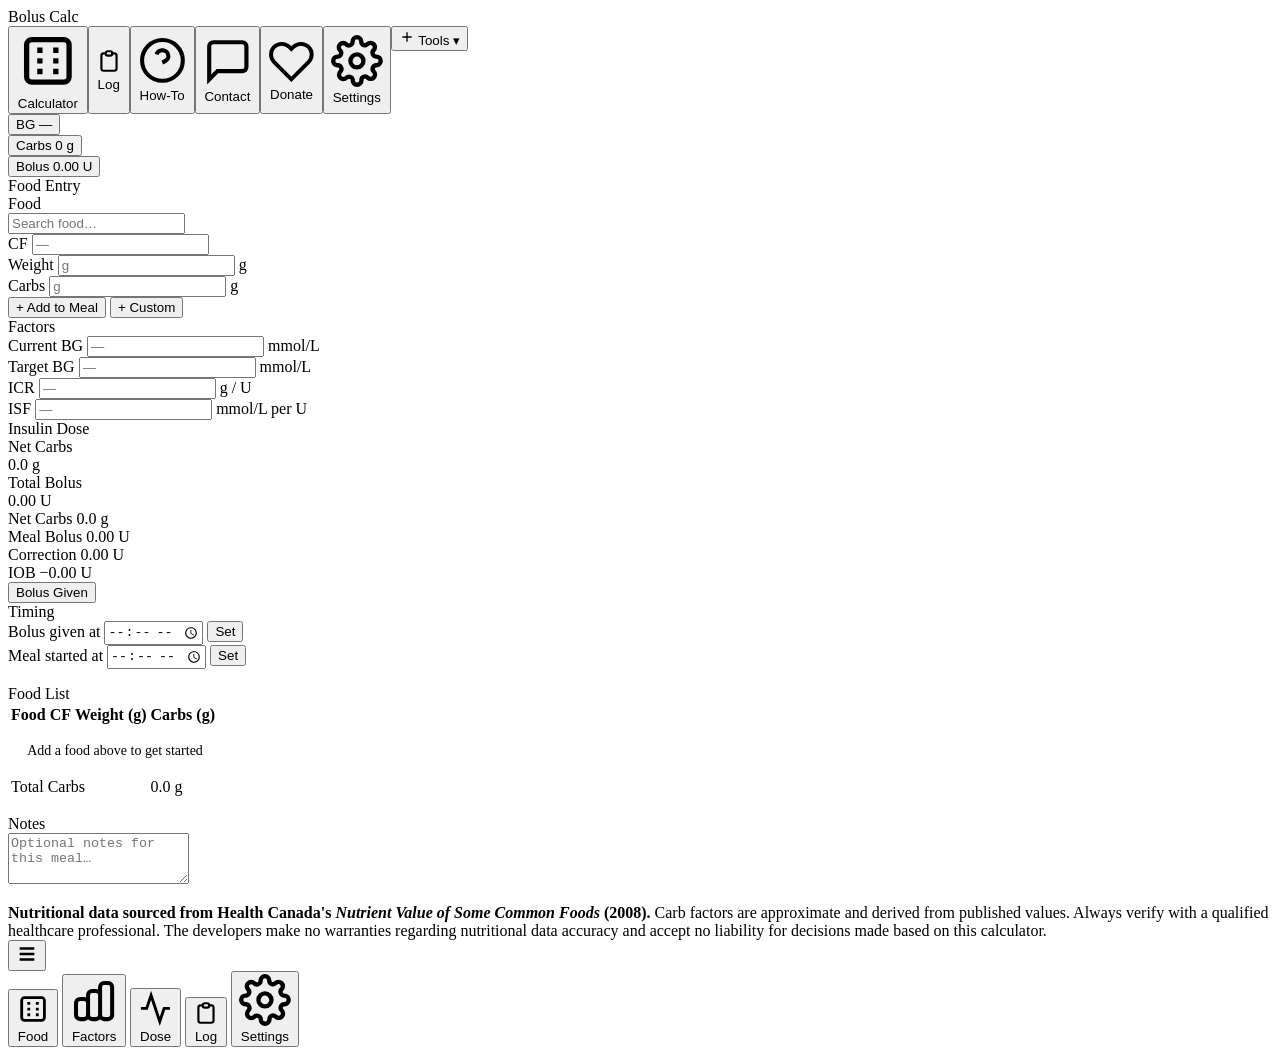
==== index.html @ 90299f14 "Add files via upload" ====
<!DOCTYPE html>
<html lang="en" data-theme="custom">
  <head>
  <meta charset="UTF-8" />
  <meta name="viewport" content="width=device-width, initial-scale=1.0, viewport-fit=cover" />
  <meta name="description" content="Insulin bolus calculator for Type 1 diabetes management. Guest mode + Google Drive sync." />
  <meta name="theme-color" content="#0F6E56" />
  <meta name="apple-mobile-web-app-capable" content="yes" />
  <meta name="apple-mobile-web-app-status-bar-style" content="black-translucent" />
  <meta name="apple-mobile-web-app-title" content="Bolus Calc" />
  <title>Bolus Calculator</title>
  <link rel="manifest" href="/manifest.json" />
  <link rel="apple-touch-icon" href="/icons/icon-192.png" />
  <link rel="icon" type="image/png" href="/icons/icon-192.png" />
  <link rel="stylesheet" href="/css/styles.css" />
</head>
<body>

  <!-- ── Header ──────────────────────────────────────────────────────────── -->
  <header class="app-header">
    <span class="app-logo">Bolus Calc</span>

    <nav class="desktop-nav" aria-label="Main navigation">
      <button class="nav-btn active" data-nav="calculator">
        <svg viewBox="0 0 24 24" fill="none" stroke="currentColor" stroke-width="2"><rect x="4" y="4" width="16" height="16" rx="2"/><path d="M8 8h2m4 0h2M8 12h2m4 0h2M8 16h2m4 0h2"/></svg>
        Calculator
      </button>
      <button class="nav-btn" data-nav="log">
        <svg viewBox="0 0 24 24" fill="none" stroke="currentColor" stroke-width="2"><path d="M9 5H7a2 2 0 00-2 2v12a2 2 0 002 2h10a2 2 0 002-2V7a2 2 0 00-2-2h-2M9 5a2 2 0 002 2h2a2 2 0 002-2M9 5a2 2 0 012-2h2a2 2 0 012 2"/></svg>
        Log
      </button>
      <button class="nav-btn" data-nav="how-to">
        <svg viewBox="0 0 24 24" fill="none" stroke="currentColor" stroke-width="2"><circle cx="12" cy="12" r="10"/><path d="M9.09 9a3 3 0 015.83 1c0 2-3 3-3 3M12 17h.01"/></svg>
        How-To
      </button>
      <button class="nav-btn" data-nav="contact">
        <svg viewBox="0 0 24 24" fill="none" stroke="currentColor" stroke-width="2"><path d="M21 15a2 2 0 01-2 2H7l-4 4V5a2 2 0 012-2h14a2 2 0 012 2z"/></svg>
        Contact
      </button>
      <button class="nav-btn" data-nav="donate">
        <svg viewBox="0 0 24 24" fill="none" stroke="currentColor" stroke-width="2"><path d="M20.84 4.61a5.5 5.5 0 00-7.78 0L12 5.67l-1.06-1.06a5.5 5.5 0 00-7.78 7.78l1.06 1.06L12 21.23l7.78-7.78 1.06-1.06a5.5 5.5 0 000-7.78z"/></svg>
        Donate
      </button>
      <button class="nav-btn" data-nav="settings">
        <svg viewBox="0 0 24 24" fill="none" stroke="currentColor" stroke-width="2"><circle cx="12" cy="12" r="3"/><path d="M19.4 15a1.65 1.65 0 00.33 1.82l.06.06a2 2 0 010 2.83 2 2 0 01-2.83 0l-.06-.06a1.65 1.65 0 00-1.82-.33 1.65 1.65 0 00-1 1.51V21a2 2 0 01-4 0v-.09A1.65 1.65 0 009 19.4a1.65 1.65 0 00-1.82.33l-.06.06a2 2 0 01-2.83 0 2 2 0 010-2.83l.06-.06A1.65 1.65 0 004.68 15a1.65 1.65 0 00-1.51-1H3a2 2 0 010-4h.09A1.65 1.65 0 004.6 9a1.65 1.65 0 00-.33-1.82l-.06-.06a2 2 0 010-2.83 2 2 0 012.83 0l.06.06A1.65 1.65 0 009 4.68a1.65 1.65 0 001-1.51V3a2 2 0 014 0v.09a1.65 1.65 0 001 1.51 1.65 1.65 0 001.82-.33l.06-.06a2 2 0 012.83 0 2 2 0 010 2.83l-.06.06A1.65 1.65 0 0019.4 9a1.65 1.65 0 001.51 1H21a2 2 0 010 4h-.09a1.65 1.65 0 00-1.51 1z"/></svg>
        Settings
      </button>

      <div class="tools-wrapper">
        <button id="tools-btn" aria-haspopup="true" aria-controls="tools-dropdown">
          <svg viewBox="0 0 24 24" fill="none" stroke="currentColor" stroke-width="2" width="16" height="16"><path d="M12 5v14M5 12h14"/></svg>
          Tools ▾
        </button>
        <div class="tools-dropdown" id="tools-dropdown" hidden role="menu">
          <p class="tools-dropdown-note" id="guest-export-note" hidden>Exports will download as a file while offline.</p>
          <button id="tools-export-current" role="menuitem">Export Current Meal</button>
          <button id="tools-clear-current" role="menuitem">Clear Current Meal</button>
          <button id="tools-export-all" role="menuitem">Export All Sheets (Today)</button>
          <button id="tools-recipe" role="menuitem">Recipe Builder</button>
          <button id="tools-food-search" role="menuitem">Food Search</button>
          <button id="tools-add-food" role="menuitem">Add Food to Chart</button>
          <button id="tools-tracker" role="menuitem">Post-Meal BG Tracker</button>
          <button id="tools-restore-draft" role="menuitem">Restore from Draft</button>
        </div>
      </div>
    </nav>
  </header>

  <div class="calculator-layout" id="calculator-layout">
    <div class="calculator-content">
      <main class="app-main" id="main">

        <!-- ════════════════════════════════════════════════════════════════
             SECTION: CALCULATOR
        ════════════════════════════════════════════════════════════════ -->
        <section class="section" id="calculator" aria-label="Calculator">

          <!-- Mobile stats strip -->
          <div class="mobile-stats-strip" id="mobile-stats-strip">
            <button class="mobile-stat" data-calc-tab="factors">
              <span class="mobile-stat__label">BG</span>
              <span class="mobile-stat__value" id="strip-bg">—</span>
            </button>
            <div class="mobile-stat-divider"></div>
            <button class="mobile-stat" data-calc-tab="entry">
              <span class="mobile-stat__label">Carbs</span>
              <span class="mobile-stat__value" id="strip-carbs">0 g</span>
            </button>
            <div class="mobile-stat-divider"></div>
            <button class="mobile-stat" data-calc-tab="dose">
              <span class="mobile-stat__label">Bolus</span>
              <span class="mobile-stat__value mobile-stat__value--accent" id="strip-bolus">0.00 U</span>
            </button>
          </div>

          <div class="meal-tabs" id="meal-tabs" role="tablist" aria-label="Meal selection"></div>

          <!-- Calculator grid: 1fr 1fr 240px × auto auto -->
          <div class="calc-tab-panel active" id="calc-tab-entry">
          <div class="calc-grid calc-grid--entry">

            <!-- Card 1: Food Entry (col 1, row 1) -->
            <div class="card food-entry-card" style="grid-column:1;grid-row:1">
              <div class="card__title">Food Entry</div>

              <!-- Standard mode -->
              <div id="entry-standard-mode">
                <div class="inline-field">
                  <label class="inline-label" for="entry-food-search">Food</label>
                  <div class="food-search-wrapper">
                    <input type="text" class="input input--sm" id="entry-food-search" placeholder="Search food…" autocomplete="off" />
                  </div>
                  <span class="inline-unit food-entry-unit"></span>
                </div>
                <div class="inline-field">
                  <label class="inline-label" for="entry-cf">CF</label>
                  <input type="number" class="input input--sm entry-cf-input" id="entry-cf" placeholder="—" readonly tabindex="-1" />
                  <span class="inline-unit food-entry-unit"></span>
                </div>
                <div class="inline-field">
                  <label class="inline-label" for="entry-weight">Weight</label>
                  <input type="number" class="input input--sm" id="entry-weight" placeholder="g" min="0" step="1" aria-label="Weight in grams" />
                  <span class="inline-unit">g</span>
                </div>
                <div class="inline-field">
                  <label class="inline-label" for="entry-carbs">Carbs</label>
                  <input type="number" class="input input--sm" id="entry-carbs" placeholder="g" min="0" step="0.1" aria-label="Carbs in grams" />
                  <span class="inline-unit">g</span>
                </div>
                <div class="entry-btn-row">
                  <button class="btn btn--primary entry-add-btn" id="add-food-btn">+ Add to Meal</button>
                  <button class="btn btn--secondary entry-custom-btn" id="custom-food-toggle-btn">+ Custom</button>
                </div>
              </div>

              <!-- Custom mode (in-place, replaces standard fields) -->
              <div id="entry-custom-mode" hidden>
                <div class="inline-field">
                  <label class="inline-label" for="custom-name">Name</label>
                  <input type="text" class="input input--sm" id="custom-name" placeholder="Food name" />
                  <span class="inline-unit food-entry-unit"></span>
                </div>
                <div class="inline-field">
                  <label class="inline-label" for="custom-cf">CF</label>
                  <input type="number" class="input input--sm" id="custom-cf" placeholder="e.g. 0.5" step="0.001" min="0" />
                  <span class="inline-unit food-entry-unit"></span>
                </div>
                <div class="inline-field">
                  <label class="inline-label" for="custom-weight">Weight</label>
                  <input type="number" class="input input--sm" id="custom-weight" placeholder="g" min="0" step="1" aria-label="Custom weight in grams" />
                  <span class="inline-unit">g</span>
                </div>
                <div class="inline-field">
                  <label class="inline-label" for="custom-carbs">Carbs</label>
                  <input type="number" class="input input--sm" id="custom-carbs" placeholder="g" min="0" step="0.1" aria-label="Custom carbs in grams" />
                  <span class="inline-unit">g</span>
                </div>
                <div class="entry-btn-row">
                  <button class="btn btn--primary entry-add-btn" id="custom-add-btn">+ Add to Meal</button>
                  <button class="btn btn--secondary entry-custom-btn" id="custom-cancel-btn">Cancel</button>
                </div>
              </div>
            </div>

            <!-- Card 2: Factors (col 2, row 1) -->
            <div class="card" id="bg-panel" style="grid-column:2;grid-row:1;position:relative">
              <div class="card__title">Factors</div>

              <div class="inline-field">
                <label class="inline-label" for="bg-value">Current BG</label>
                <input type="number" class="input input--sm" id="bg-value" placeholder="—" step="0.1" min="0" aria-label="Current blood glucose" />
                <span class="inline-unit bg-unit-label">mmol/L</span>
                <button class="btn btn--icon btn--sm fetch-btn" id="fetch-bg-btn" hidden title="Refresh from connected source">↻</button>
              </div>
              <div class="bg-timestamp" id="bg-timestamp" hidden></div>

              <div class="inline-field">
                <label class="inline-label" for="target-bg-input">Target BG</label>
                <input type="number" class="input input--sm" id="target-bg-input" placeholder="—" min="0" step="0.1" aria-label="Target blood glucose" />
                <span class="inline-unit bg-unit-label">mmol/L</span>
              </div>

              <div class="inline-field">
                <label class="inline-label" for="icr-input">ICR</label>
                <input type="number" class="input input--sm" id="icr-input" placeholder="—" min="1" step="0.5" aria-label="Insulin to carb ratio" />
                <span class="inline-unit">g / U</span>
              </div>

              <div class="inline-field">
                <label class="inline-label" for="isf-input">ISF</label>
                <input type="number" class="input input--sm" id="isf-input" placeholder="—" min="0.1" step="0.1" aria-label="Insulin sensitivity factor" />
                <span class="inline-unit isf-unit-label">mmol/L per U</span>
              </div>

              <button class="btn btn--secondary btn--sm" id="fetch-profile-btn" hidden style="margin-top:10px">
                Pull from Nightscout
              </button>

              <div class="factors-sync-status" id="factors-sync-status" hidden>
                Updated <span id="sync-ago">--:--</span> ago
              </div>
            </div>

            <!-- Card 3: Insulin Dose (col 3, rows 1–2) -->
            <div class="card bolus-summary-card" style="grid-column:3;grid-row:1/3" role="region" aria-label="Bolus summary" aria-live="polite">
              <div class="card__title">Insulin Dose</div>
              <div class="dual-stat-display">
                <div class="dual-stat">
                  <span class="dual-stat__label">Net Carbs</span>
                  <div>
                    <span class="dual-stat__value" id="summary-carbs-hero">0.0</span>
                    <span class="dual-stat__unit">g</span>
                  </div>
                </div>
                <div class="dual-stat-divider"></div>
                <div class="dual-stat">
                  <span class="dual-stat__label">Total Bolus</span>
                  <div>
                    <span class="dual-stat__value dual-stat__value--accent" id="summary-total">0.00</span>
                    <span class="dual-stat__unit">U</span>
                  </div>
                </div>
              </div>
              <div class="bolus-breakdown">
                <div class="bolus-line">
                  <span class="bolus-line__label">Net Carbs</span>
                  <span class="bolus-line__value" id="summary-carbs">0.0 g</span>
                </div>
                <div class="bolus-line">
                  <span class="bolus-line__label">Meal Bolus</span>
                  <span class="bolus-line__value" id="summary-meal-bolus">0.00 U</span>
                </div>
                <div class="bolus-line">
                  <span class="bolus-line__label">Correction</span>
                  <span class="bolus-line__value" id="summary-correction">0.00 U</span>
                </div>
                <div class="bolus-line">
                  <span class="bolus-line__label">IOB</span>
                  <span class="bolus-line__value" id="summary-iob">−0.00 U</span>
                </div>
              </div>
              <button class="btn btn--primary btn--full" id="bolus-given-btn" style="margin-top:auto">
                Bolus Given
              </button>
            </div>

            <!-- Timing (col 1–2, row 2) -->
            <div class="card timing-card" id="timing-card" style="grid-column:1/3;grid-row:2">
              <div class="timing-bar">
                <span class="timing-bar__label">Timing</span>
                <div class="timing-row-inline">
                  <label class="timing-inline-label">Bolus given at</label>
                  <input type="time" class="input input--sm" id="bolus-time-input" aria-label="Bolus given at time" />
                  <button class="set-btn" id="bolus-set-btn" title="Click to set current time" aria-label="Set bolus time to now">Set</button>
                  <span class="bolus-locked-indicator" id="bolus-locked-indicator" hidden>
                    <span class="bolus-locked-dot"></span>locked
                  </span>
                </div>
                <div class="timing-row-inline">
                  <label class="timing-inline-label">Meal started at</label>
                  <input type="time" class="input input--sm" id="meal-time-input" aria-label="Meal started at time" />
                  <button class="set-btn" id="meal-set-btn" title="Click to set current time" aria-label="Set meal time to now">Set</button>
                </div>
                <div class="minutes-between" id="minutes-between" hidden>
                  <span class="minutes-between__label">Minutes between</span>
                  <span class="minutes-between__value" id="minutes-between-value">—</span>
                </div>
              </div>
            </div>

          </div><!-- /calc-grid -->
          </div><!-- /calc-tab-panel entry -->

          <div class="calc-tab-panel" id="calc-tab-factors">
          </div><!-- /calc-tab-panel factors -->

          <div class="calc-tab-panel" id="calc-tab-dose">
          </div><!-- /calc-tab-panel dose -->

          <!-- Food List (full width) -->
          <div class="card food-list-card" style="margin-top:16px">
            <div class="card__title">Food List</div>
            <div class="food-table-wrapper">
              <table class="food-table">
                <thead>
                  <tr>
                    <th class="food-col-name">Food</th>
                    <th class="food-col-cf">CF</th>
                    <th class="food-col-weight">Weight (g)</th>
                    <th class="food-col-carbs">Carbs (g)</th>
                    <th class="food-col-remove"></th>
                  </tr>
                </thead>
                <tbody id="food-rows">
                  <tr><td colspan="5" style="padding:16px;text-align:center;color:var(--text-2);font-size:.875rem">Add a food above to get started</td></tr>
                </tbody>
                <tfoot>
                  <tr>
                    <td colspan="3" class="food-total-label">Total Carbs</td>
                    <td class="food-total-value" id="food-total-carbs">0.0 g</td>
                    <td></td>
                  </tr>
                </tfoot>
              </table>
            </div>
          </div>

          <!-- Notes (full width) -->
          <div class="card notes-card" style="margin-top:16px">
            <div class="card__title">Notes</div>
            <textarea class="input" id="meal-notes" rows="3" placeholder="Optional notes for this meal…" style="resize:vertical"></textarea>
          </div>

          <!-- Post-Meal BG Tracker (hidden by default) -->
          <div class="card post-tracker-card" id="post-meal-tracker" hidden aria-label="Post-meal BG tracker" style="margin-top:16px">
            <div class="card__title">
              Post-Meal BG Tracker
              <button class="btn btn--icon btn--sm" id="close-tracker-btn" aria-label="Close tracker">×</button>
            </div>
            <div class="tracker-controls">
              <label for="tracking-interval">Interval</label>
              <select class="input input--sm" id="tracking-interval">
                <option value="15">15 min</option>
                <option value="30" selected>30 min</option>
                <option value="45">45 min</option>
                <option value="60">60 min</option>
              </select>
              <button class="btn btn--secondary btn--sm" id="generate-times-btn">Generate times</button>
            </div>
            <div style="overflow-x:auto">
              <table class="post-bg-table">
                <thead>
                  <tr>
                    <th>Time</th><th>Min Since Bolus</th><th>BG</th><th>Trend</th><th>Delta</th><th></th>
                  </tr>
                </thead>
                <tbody id="post-bg-rows"></tbody>
              </table>
            </div>
            <button class="btn btn--secondary btn--sm mt-8" id="add-bg-row-btn">+ Add Reading</button>
          </div>

          <div class="disclaimer" style="margin-top:16px">
            <strong>Nutritional data sourced from Health Canada's <em>Nutrient Value of Some Common Foods</em> (2008).</strong>
            Carb factors are approximate and derived from published values. Always verify with a qualified healthcare professional.
            The developers make no warranties regarding nutritional data accuracy and accept no liability for decisions made based on this calculator.
          </div>
        </section>

        <!-- ════════════════════════════════════════════════════════════════
             SECTION: TODAY'S LOG
        ════════════════════════════════════════════════════════════════ -->
        <section class="section section--contained" id="log" hidden aria-label="Today's log">
          <h1 class="page-title">Today's Log</h1>
          <div id="log-entries">
            <p class="empty-state">No meals logged today.</p>
          </div>
          <div class="btn-row mt-12">
            <button class="btn btn--secondary" id="export-log-btn">Export to Drive</button>
          </div>
        </section>

        <!-- ════════════════════════════════════════════════════════════════
             SECTION: HOW-TO
        ════════════════════════════════════════════════════════════════ -->
        <section class="section section--contained" id="how-to" hidden aria-label="How to use">
          <div class="how-to-placeholder">
            <h1>How to Use Bolus Calculator</h1>
            <p class="text-muted mt-12">Step-by-step guides coming soon.</p>
            <div class="mt-12">
              <p class="text-muted">Having trouble? <a href="#contact" onclick="navigate('contact')">Contact us</a></p>
            </div>
          </div>
        </section>

        <!-- ════════════════════════════════════════════════════════════════
             SECTION: CONTACT
        ════════════════════════════════════════════════════════════════ -->
        <section class="section section--contained" id="contact" hidden aria-label="Contact">
          <h1 class="page-title">Contact</h1>
          <p class="contact-intro">If you have any questions, run into any issues, or just want to say hello, feel free to reach out using the form below. I'll do my best to get back to you when I can.</p>
          <form class="contact-form" id="contact-form" action="https://formspree.io/f/xojrronz" method="POST">
            <div class="field"><label for="contact-name">Name</label><input type="text" class="input" id="contact-name" name="name" required autocomplete="name" /></div>
            <div class="field"><label for="contact-email">Email</label><input type="email" class="input" id="contact-email" name="email" required autocomplete="email" /></div>
            <div class="field"><label for="contact-subject">Subject</label>
              <select class="input" id="contact-subject" name="subject">
                <option>General Question</option><option>Bug Report</option><option>Feature Request</option><option>Other</option>
              </select>
            </div>
            <div class="field"><label for="contact-message">Message</label><textarea class="input" id="contact-message" name="message" rows="5" required style="resize:vertical"></textarea></div>
            <button type="submit" class="btn btn--primary">Send Message</button>
            <p class="contact-note">No SLA is guaranteed. I'll do my best to respond when I can.</p>
          </form>
        </section>

        <!-- ════════════════════════════════════════════════════════════════
             SECTION: DONATE
        ════════════════════════════════════════════════════════════════ -->
        <section class="section section--contained" id="donate" hidden aria-label="Donate">
          <h1 class="page-title">Support This Tool</h1>
          <div class="donate-intro">
            <p>Bolus Calculator is, and always will be, completely free to use.</p>
            <p>Managing diabetes is exhausting — physically, mentally, and financially. If this tool makes even one mealtime a little easier, that's more than enough for me.</p>
            <p>If you'd like to say thanks with a few dollars, I genuinely appreciate it. If you can't or don't want to, please don't. Using the tool for free is the whole point.</p>
            <p>If you want to help but money's tight, telling another T1D family about this page means more than you know.</p>
          </div>
          <div class="donate-cards">
            <a class="donate-card" href="https://paypal.me/kyleb2112" target="_blank" rel="noopener noreferrer">
              <div class="donate-card__icon">🅿️</div>
              <div class="donate-card__body"><div class="donate-card__title">PayPal</div><div class="donate-card__sub">Send via PayPal — you choose the amount</div></div>
            </a>
            <a class="donate-card" href="https://ko-fi.com/iriscalculator" target="_blank" rel="noopener noreferrer">
              <div class="donate-card__icon">☕</div>
              <div class="donate-card__body"><div class="donate-card__title">Ko-fi</div><div class="donate-card__sub">Buy me a coffee on Ko-fi</div></div>
            </a>
            <div class="donate-card" style="cursor:default">
              <div class="donate-card__icon">🇨🇦</div>
              <div class="donate-card__body"><div class="donate-card__title">E-Transfer (Canada only)</div><div class="donate-card__sub">Send to <strong>kyle.e.beaulieu@gmail.com</strong><br>No auto-deposit password needed.</div></div>
            </div>
          </div>
        </section>

        <!-- ════════════════════════════════════════════════════════════════
             SECTION: SETTINGS
        ════════════════════════════════════════════════════════════════ -->
        <section class="section section--contained" id="settings" hidden aria-label="Settings">
          <h1 class="page-title">Settings</h1>

          <div class="settings-section">
            <h2>Connection</h2>
            <div id="backend-status" class="drive-status">Checking…</div>
          </div>

          <hr class="divider" />

          <div class="settings-section">
            <h2>Google Drive (new — testing)</h2>
            <div id="gdrive-status" class="drive-status">Not connected</div>
            <p class="inline-note">Sign in with your own Google account so your data is stored in your own Drive, not a shared one.</p>
            <div class="btn-row">
              <button class="btn btn--secondary btn--sm" id="connect-drive-btn">Connect Google Drive</button>
              <button class="btn btn--secondary btn--sm" id="disconnect-drive-btn" hidden>Disconnect</button>
            </div>
            <label class="checkbox-row" style="margin-top:12px">
              <input type="checkbox" id="use-drive-backend-toggle" />
              <span>Use Google Drive backend instead of Apps Script (testing — reloads the page)</span>
            </label>
          </div>

          <hr class="divider" />

          <div class="settings-section">
            <h2>Nightscout</h2>
            <div class="field"><label for="ns-url">Nightscout URL</label><input type="url" class="input" id="ns-url" placeholder="https://yoursite.herokuapp.com" autocomplete="off" /></div>
            <div class="field">
              <label for="ns-secret">API Secret</label>
              <input type="password" class="input" id="ns-secret" placeholder="Optional" autocomplete="off" />
              <p class="warning-note">⚠ Stored in your Google Drive config file</p>
            </div>
            <div class="btn-row">
              <button class="btn btn--secondary btn--sm" id="save-ns-btn">Save</button>
              <button class="btn btn--secondary btn--sm" id="test-ns-btn">Test Connection</button>
            </div>
          </div>

          <hr class="divider" />

          <div class="settings-section">
            <h2>Dexcom Share</h2>
            <div class="field"><label for="dex-user">Dexcom Username</label><input type="text" class="input" id="dex-user" autocomplete="off" /></div>
            <div class="field">
              <label for="dex-pass">Dexcom Password</label>
              <input type="password" class="input" id="dex-pass" autocomplete="off" />
              <p class="warning-note">⚠ Stored in your Google Drive config file</p>
            </div>
            <div class="field"><label for="dex-region">Region</label>
              <select class="input" id="dex-region">
                <option value="us">US (share2.dexcom.com)</option>
                <option value="international">International (shareous1.dexcom.com)</option>
              </select>
            </div>
            <div class="btn-row">
              <button class="btn btn--secondary btn--sm" id="save-dex-btn">Save</button>
              <button class="btn btn--secondary btn--sm" id="test-dex-btn">Test Connection</button>
            </div>
          </div>

          <hr class="divider" />

          <div class="settings-section">
  <h2>Nightly Export</h2>
  <label class="checkbox-row">
    <input type="checkbox" id="nightly-export-enabled" checked />
    <span>Automatically export and clear meals overnight</span>
  </label>
  <div class="field" style="margin-top:10px">
    <label for="nightly-export-time">Export time</label>
    <input type="time" class="input" id="nightly-export-time" value="03:00" />
    <p class="inline-note">Recommend setting this at least 6 hours after your last
      typical meal or snack, to allow the 5-hour post-meal tracking window to
      complete. Only meals with a bolus given are exported.</p>
  </div>
</div>
<hr class="divider" />

          <div class="settings-section">
            <h2>Display</h2>
            <div class="field">
              <label for="units-select">Blood glucose units</label>
              <select class="input" id="units-select">
                <option value="mmol">mmol/L</option>
                <option value="mgdl">mg/dL</option>
              </select>
            </div>
          <div class="field">
              <label for="color-theme-select">Colour Theme</label>
              <select class="input" id="color-theme-select">
                <option value="custom">Custom</option>
                <option value="coastal">Coastal</option>
                <option value="loft">Loft</option>
                <option value="sage">Sage</option>
                <option value="linen">Linen</option>
              </select>
            </div>
            <div class="field">
              <label for="clear-time-input">Daily draft clear time</label>
              <input type="time" class="input" id="clear-time-input" />
              <p class="inline-note">Unsaved meal entries are cleared once per day at this time.</p>
            </div>
          </div>

          <hr class="divider" />

          <div class="settings-section">
            <h2>Data Disclaimer</h2>
            <div class="disclaimer">
              <strong>Nutritional data sourced from Health Canada's <em>Nutrient Value of Some Common Foods</em> (2008).</strong>
              Carb factors are approximate. Always verify with a qualified healthcare professional. The developers make no warranties and accept no liability.
            </div>
          </div>
        </section>

      </main>
    </div><!-- /calculator-content -->

    <!-- ── Recipe Builder Panel ──────────────────────────────────────────── -->
    <aside class="recipe-panel" id="recipe-panel" hidden aria-label="Recipe Builder">
      <div class="recipe-panel__header">
        <span class="recipe-panel__title">Recipe Builder</span>
        <button class="btn btn--icon" id="close-recipe-btn" aria-label="Close recipe builder">×</button>
      </div>
      <div class="field">
        <label for="recipe-name-input">Recipe Name</label>
        <input type="text" class="input input--sm" id="recipe-name-input" placeholder="e.g. Caesar Salad" />
      </div>
      <div class="recipe-tabs" id="recipe-tabs"></div>
      <button class="btn btn--secondary btn--sm mb-8" id="new-recipe-btn">+ New Recipe</button>
      <button class="btn btn--secondary btn--sm mb-8" id="clear-recipe-btn" style="margin-left:8px">Delete Recipe</button>
      <div class="recipe-section-label">Add Ingredient</div>
      <div class="recipe-entry-row">
        <div>
          <div class="food-entry-label">Food</div>
          <input type="text" class="input input--sm" id="recipe-search-input" placeholder="Search…" autocomplete="off" />
        </div>
        <div>
          <div class="food-entry-label">CF</div>
          <input type="number" class="input input--sm" id="recipe-entry-cf" readonly tabindex="-1" />
        </div>
        <div>
          <div class="food-entry-label">Weight (g)</div>
          <input type="number" class="input input--sm" id="recipe-entry-weight" placeholder="g" min="0" step="1" />
        </div>
        <div>
          <div class="food-entry-label">Carbs (g)</div>
          <input type="number" class="input input--sm" id="recipe-entry-carbs" placeholder="g" min="0" step="0.1" />
        </div>
        <div style="display:flex;align-items:flex-end">
          <button class="btn btn--primary btn--sm" id="recipe-add-ingredient-btn">+</button>
        </div>
      </div>
      <div class="recipe-section-label">Ingredients</div>
      <div style="overflow-x:auto">
        <table class="recipe-ingredient-table">
          <thead><tr><th>Ingredient</th><th>CF</th><th>Weight (g)</th><th>Carbs (g)</th><th></th></tr></thead>
          <tbody id="recipe-ingredient-rows">
            <tr><td colspan="5" style="padding:12px;text-align:center;color:var(--text-2);font-size:.8rem">No ingredients yet</td></tr>
          </tbody>
        </table>
      </div>
      <div class="recipe-totals">
        <div class="recipe-totals__item"><span class="recipe-totals__label">Total Weight</span><span class="recipe-totals__value" id="recipe-total-weight">0 g</span></div>
        <div class="recipe-totals__item"><span class="recipe-totals__label">Total Carbs</span><span class="recipe-totals__value" id="recipe-total-carbs">0 g</span></div>
        <div class="recipe-totals__item"><span class="recipe-totals__label">Composite CF</span><span class="recipe-totals__value recipe-composite-cf" id="recipe-composite-cf">—</span></div>
      </div>
      <div class="recipe-section-label">Portion Served</div>
      <div class="recipe-portion-row">
        <div class="field">
          <label for="recipe-portion-weight">Weight (g)</label>
          <input type="number" class="input input--sm" id="recipe-portion-weight" placeholder="g" min="0" step="1" />
        </div>
        <div class="field">
          <label for="recipe-portion-carbs">Carbs (g)</label>
          <input type="number" class="input input--sm" id="recipe-portion-carbs" placeholder="g" min="0" step="0.1" />
        </div>
      </div>
      <button class="btn btn--primary btn--full" id="recipe-add-to-meal-btn">Add to Meal</button>
    </aside>

    <!-- ── Food Search Panel ──────────────────────────────────────────────── -->
    <aside class="recipe-panel" id="food-search-panel" hidden aria-label="Food Search">
      <div class="recipe-panel__header">
        <span class="recipe-panel__title">Food Search</span>
        <button class="btn btn--icon" id="close-food-search-btn" aria-label="Close food search">×</button>
      </div>
      <div class="field">
        <input type="text" class="input input--sm" id="food-search-input"
               placeholder="Search past meals (e.g. Banana)…" autocomplete="off" />
      </div>
      <p class="tools-dropdown-note" id="food-search-offline-note" hidden>
        Food Search requires an internet connection.
      </p>
      <div id="food-search-results"></div>
    </aside>

    <!-- ── Add Food to Chart Panel ───────────────────────────────────────── -->
    <aside class="recipe-panel" id="add-food-panel" hidden aria-label="Add Food to Chart">
      <div class="recipe-panel__header">
        <span class="recipe-panel__title">Add Food to Chart</span>
        <button class="btn btn--icon" id="close-add-food-btn" aria-label="Close add food">×</button>
      </div>

      <p class="tools-dropdown-note" id="add-food-offline-note" hidden>
        Adding foods requires an internet connection.
      </p>

      <div class="recipe-section-label">Food Details</div>
      <div class="field" style="position:relative">
        <label for="add-food-name">Food Name</label>
        <input type="text" class="input input--sm" id="add-food-name" placeholder="Start typing…" autocomplete="off" />
        <div id="add-food-matches" class="match-list" hidden></div>
        <div id="add-food-name-status" class="field-status"></div>
      </div>
      <div class="add-food-row">
        <div class="field"><label for="add-food-portion">Portion (g)</label>
          <input type="number" class="input input--sm" id="add-food-portion" min="0" step="0.1" /></div>
        <div class="field"><label for="add-food-total-carbs">Total Carbs (g)</label>
          <input type="number" class="input input--sm" id="add-food-total-carbs" min="0" step="0.1" /></div>
      </div>
      <div class="add-food-row">
        <div class="field"><label for="add-food-fiber">Fiber (g)</label>
          <input type="number" class="input input--sm" id="add-food-fiber" min="0" step="0.1" /></div>
        <div class="field"><label for="add-food-cf">Carb Factor</label>
          <input type="text" class="input input--sm" id="add-food-cf" disabled value="0.00" /></div>
      </div>
      <button class="btn btn--primary btn--sm mb-8" id="add-food-submit-btn" disabled style="width:100%;margin-top:14px">Add to Food Chart</button>
    </aside>

  </div><!-- /calculator-layout -->

  <!-- ── Floating Tools Button (mobile) ───────────────────────────────────── -->
  <div class="mobile-tools-wrapper" id="mobile-tools-wrapper">
    <button class="mobile-tools-btn" id="mobile-tools-btn" aria-haspopup="true" aria-controls="mobile-tools-dropdown" aria-label="Tools">
      <svg viewBox="0 0 24 24" fill="none" stroke="currentColor" stroke-width="2.5" width="22" height="22"><path d="M4 6h16M4 12h16M4 18h16"/></svg>
    </button>
    <div class="mobile-tools-dropdown" id="mobile-tools-dropdown" hidden role="menu">
      <button id="mobile-tools-export-current" role="menuitem">Export Current Meal</button>
      <button id="mobile-tools-clear-current"  role="menuitem">Clear Current Meal</button>
      <button id="mobile-tools-export-all"     role="menuitem">Export All Sheets (Today)</button>
      <button id="mobile-tools-recipe"         role="menuitem">Recipe Builder</button>
      <button id="mobile-tools-food-search"    role="menuitem">Food Search</button>
      <button id="mobile-tools-add-food"       role="menuitem">Add Food to Chart</button>
      <button id="mobile-tools-tracker"        role="menuitem">Post-Meal BG Tracker</button>
      <button id="mobile-tools-restore-draft"  role="menuitem">Restore from Draft</button>
    </div>
  </div>

  <nav class="bottom-nav" aria-label="Main navigation">
    <button class="nav-btn active" data-nav="calculator" data-calc-tab="entry">
      <svg viewBox="0 0 24 24" fill="none" stroke="currentColor" stroke-width="2"><rect x="4" y="4" width="16" height="16" rx="2"/><path d="M8 8h2m4 0h2M8 12h2m4 0h2M8 16h2m4 0h2"/></svg>
      Food
    </button>
    <button class="nav-btn" data-nav="calculator" data-calc-tab="factors">
      <svg viewBox="0 0 24 24" fill="none" stroke="currentColor" stroke-width="2"><path d="M9 19v-6a2 2 0 00-2-2H5a2 2 0 00-2 2v6a2 2 0 002 2h2a2 2 0 002-2zm0 0V9a2 2 0 012-2h2a2 2 0 012 2v10m-6 0a2 2 0 002 2h2a2 2 0 002-2m0 0V5a2 2 0 012-2h2a2 2 0 012 2v14a2 2 0 01-2 2h-2a2 2 0 01-2-2z"/></svg>
      Factors
    </button>
    <button class="nav-btn" data-nav="calculator" data-calc-tab="dose">
      <svg viewBox="0 0 24 24" fill="none" stroke="currentColor" stroke-width="2"><path d="M22 12h-4l-3 9L9 3l-3 9H2"/></svg>
      Dose
    </button>
    <button class="nav-btn" data-nav="log">
      <svg viewBox="0 0 24 24" fill="none" stroke="currentColor" stroke-width="2"><path d="M9 5H7a2 2 0 00-2 2v12a2 2 0 002 2h10a2 2 0 002-2V7a2 2 0 00-2-2h-2M9 5a2 2 0 002 2h2a2 2 0 002-2M9 5a2 2 0 012-2h2a2 2 0 012 2"/></svg>
      Log
    </button>
    <button class="nav-btn" data-nav="settings">
      <svg viewBox="0 0 24 24" fill="none" stroke="currentColor" stroke-width="2"><circle cx="12" cy="12" r="3"/><path d="M19.4 15a1.65 1.65 0 00.33 1.82l.06.06a2 2 0 010 2.83 2 2 0 01-2.83 0l-.06-.06a1.65 1.65 0 00-1.82-.33 1.65 1.65 0 00-1 1.51V21a2 2 0 01-4 0v-.09A1.65 1.65 0 009 19.4a1.65 1.65 0 00-1.82.33l-.06.06a2 2 0 01-2.83 0 2 2 0 010-2.83l.06-.06A1.65 1.65 0 004.68 15a1.65 1.65 0 00-1.51-1H3a2 2 0 010-4h.09A1.65 1.65 0 004.6 9a1.65 1.65 0 00-.33-1.82l-.06-.06a2 2 0 010-2.83 2 2 0 012.83 0l.06.06A1.65 1.65 0 009 4.68a1.65 1.65 0 001-1.51V3a2 2 0 014 0v.09a1.65 1.65 0 001 1.51 1.65 1.65 0 001.82-.33l.06-.06a2 2 0 012.83 0 2 2 0 010 2.83l-.06.06A1.65 1.65 0 0019.4 9a1.65 1.65 0 001.51 1H21a2 2 0 010 4h-.09a1.65 1.65 0 00-1.51 1z"/></svg>
      Settings
    </button>
  </nav>

  <script>
    function navigate(id) {
      document.querySelectorAll('.section').forEach(s => s.hidden = true);
      const t = document.getElementById(id); if (t) t.hidden = false;
      document.querySelectorAll('[data-nav]').forEach(b => b.classList.toggle('active', b.dataset.nav === id));
      window.location.hash = '#' + id;
    }
    if (window.innerWidth >= 1024) document.querySelector('.desktop-nav').style.display = 'flex';
  </script>

  <script type="module" src="/js/app.js"></script>
</body>
</html>
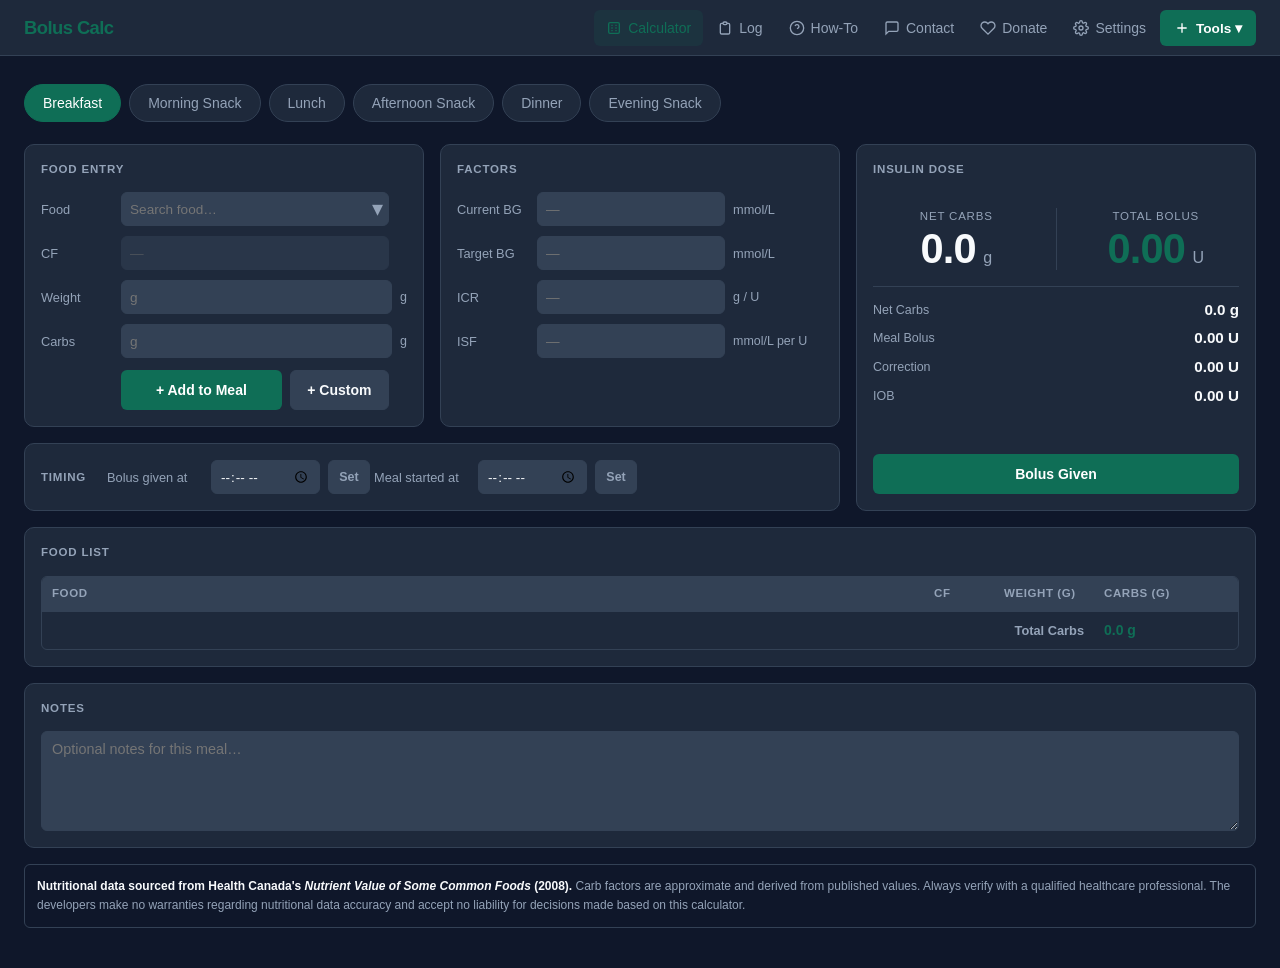
==== commit 1e42503c: "Add files via upload" ====
--- a/index.html
+++ b/index.html
@@ -53,9 +53,9 @@
         </button>
         <div class="tools-dropdown" id="tools-dropdown" hidden role="menu">
           <p class="tools-dropdown-note" id="guest-export-note" hidden>Exports will download as a file while offline.</p>
-          <button id="tools-export-current" role="menuitem">Export Current Meal</button>
+          <button id="tools-export-log" role="menuitem">Export Today's Log</button>
+          <button id="tools-export-clear" role="menuitem">Export &amp; Clear Today</button>
           <button id="tools-clear-current" role="menuitem">Clear Current Meal</button>
-          <button id="tools-export-all" role="menuitem">Export All Sheets (Today)</button>
           <button id="tools-recipe" role="menuitem">Recipe Builder</button>
           <button id="tools-food-search" role="menuitem">Food Search</button>
           <button id="tools-add-food" role="menuitem">Add Food to Chart</button>
@@ -356,7 +356,7 @@
             <p class="empty-state">No meals logged today.</p>
           </div>
           <div class="btn-row mt-12">
-            <button class="btn btn--secondary" id="export-log-btn">Export to Drive</button>
+            <button class="btn btn--secondary" id="export-log-btn">Export Today's Log</button>
           </div>
         </section>
 
@@ -663,9 +663,9 @@
       <svg viewBox="0 0 24 24" fill="none" stroke="currentColor" stroke-width="2.5" width="22" height="22"><path d="M4 6h16M4 12h16M4 18h16"/></svg>
     </button>
     <div class="mobile-tools-dropdown" id="mobile-tools-dropdown" hidden role="menu">
-      <button id="mobile-tools-export-current" role="menuitem">Export Current Meal</button>
-      <button id="mobile-tools-clear-current"  role="menuitem">Clear Current Meal</button>
-      <button id="mobile-tools-export-all"     role="menuitem">Export All Sheets (Today)</button>
+      <button id="mobile-tools-export-log"   role="menuitem">Export Today's Log</button>
+      <button id="mobile-tools-export-clear" role="menuitem">Export &amp; Clear Today</button>
+      <button id="mobile-tools-clear-current" role="menuitem">Clear Current Meal</button>
       <button id="mobile-tools-recipe"         role="menuitem">Recipe Builder</button>
       <button id="mobile-tools-food-search"    role="menuitem">Food Search</button>
       <button id="mobile-tools-add-food"       role="menuitem">Add Food to Chart</button>
--- a/css/styles.css
+++ b/css/styles.css
@@ -0,0 +1,1339 @@
+/* ── CSS Custom Properties ─────────────────────────────────────────────────── */
+:root {
+  --accent: #0F6E56;
+  --accent-hover: #0d5e49;
+  --accent-light: rgba(15, 110, 86, 0.15);
+  --radius: 10px;
+  --radius-sm: 6px;
+  --font: -apple-system, BlinkMacSystemFont, 'Segoe UI', sans-serif;
+  --nav-height: 60px;
+  --shadow: 0 4px 24px rgba(0,0,0,0.4);
+}
+
+[data-theme="custom"] {
+  --bg: #0f172a;
+  --bg-2: #1e293b;
+  --bg-3: #334155;
+  --text: #f8fafc;
+  --text-2: #94a3b8;
+  --border: #334155;
+  --accent: #0F6E56;
+  --accent-hover: #0d5e49;
+  --accent-light: rgba(15,110,86,0.15);
+  --success: #22c55e;
+  --error: #ef4444;
+  --warning: #f59e0b;
+  --badge-hc: #1d4ed8;
+  --badge-personal: #7c3aed;
+}
+
+[data-theme="coastal"] {
+  --accent:      #cb8676;
+  --accent-hover:#b06f60;
+  --accent-light:rgba(203,134,118,0.15);
+  --bg:          #f7f5f2;
+  --bg-2:        #ffffff;
+  --bg-3:        #e5ddd7;
+  --text:        #3a3632;
+  --text-2:      #8a8177;
+  --border:      #e5ddd7;
+  --shadow:      0 4px 24px rgba(0,0,0,0.08);
+  --success:     #22c55e;
+  --error:       #ef4444;
+  --warning:     #d97706;
+  --badge-hc:       #1d4ed8;
+  --badge-personal: #7c3aed;
+}
+
+[data-theme="loft"] {
+  --accent:      #a9714f;
+  --accent-hover:#8a5a3d;
+  --accent-light:rgba(169,113,79,0.15);
+  --bg:          #171512;
+  --bg-2:        #221f1b;
+  --bg-3:        #3a352e;
+  --text:        #f5f0ea;
+  --text-2:      #a8a9a8;
+  --border:      #3a352e;
+  --shadow:      0 4px 24px rgba(0,0,0,0.4);
+  --success:     #22c55e;
+  --error:       #ef4444;
+  --warning:     #f59e0b;
+  --badge-hc:       #1d4ed8;
+  --badge-personal: #7c3aed;
+}
+
+[data-theme="sage"] {
+  --accent:      #dcbc98;
+  --accent-hover:#c4a179;
+  --accent-light:rgba(220,188,152,0.15);
+  --bg:          #1a1c16;
+  --bg-2:        #23261c;
+  --bg-3:        #3a3d2c;
+  --text:        #f5f1e8;
+  --text-2:      #a39985;
+  --border:      #3a3d2c;
+  --shadow:      0 4px 24px rgba(0,0,0,0.4);
+  --success:     #22c55e;
+  --error:       #ef4444;
+  --warning:     #f59e0b;
+  --badge-hc:       #1d4ed8;
+  --badge-personal: #7c3aed;
+}
+
+[data-theme="linen"] {
+  --accent:      #40464a;
+  --accent-hover:#2c3134;
+  --accent-light:rgba(64,70,74,0.15);
+  --bg:          #f2ede6;
+  --bg-2:        #ffffff;
+  --bg-3:        #b7a790;
+  --text:        #2a2724;
+  --text-2:      #a3a09b;
+  --border:      #b7a790;
+  --shadow:      0 4px 24px rgba(0,0,0,0.08);
+  --success:     #22c55e;
+  --error:       #ef4444;
+  --warning:     #d97706;
+  --badge-hc:       #1d4ed8;
+  --badge-personal: #7c3aed;
+}
+
+
+/* ── Reset & Base ────────────────────────────────────────────────────────── */
+*, *::before, *::after { box-sizing: border-box; margin: 0; padding: 0; }
+html { font-size: 16px; -webkit-text-size-adjust: 100%; }
+body {
+  font-family: var(--font);
+  background: var(--bg);
+  color: var(--text);
+  min-height: 100dvh;
+  padding-bottom: var(--nav-height);
+  line-height: 1.5;
+}
+h1 { font-size: 1.5rem; font-weight: 700; }
+h2 { font-size: 1.2rem; font-weight: 600; }
+h3 { font-size: 1rem; font-weight: 600; }
+a { color: var(--accent); text-decoration: none; }
+a:hover { text-decoration: underline; }
+select { cursor: pointer; }
+
+/* ── Header ──────────────────────────────────────────────────────────────── */
+.app-header {
+  background: var(--bg-2);
+  border-bottom: 1px solid var(--border);
+  padding: 0 24px;
+  height: 56px;
+  display: flex;
+  align-items: center;
+  justify-content: space-between;
+  position: sticky;
+  top: 0;
+  z-index: 100;
+}
+
+.app-logo {
+  font-size: 1.15rem;
+  font-weight: 800;
+  color: var(--accent);
+  letter-spacing: -0.03em;
+}
+
+/* ── Desktop Nav ─────────────────────────────────────────────────────────── */
+.desktop-nav {
+  display: none;
+  gap: 2px;
+  align-items: center;
+}
+
+.nav-btn {
+  display: flex;
+  align-items: center;
+  gap: 6px;
+  background: none;
+  border: none;
+  color: var(--text-2);
+  font-size: 0.875rem;
+  font-family: var(--font);
+  font-weight: 500;
+  cursor: pointer;
+  padding: 8px 12px;
+  border-radius: var(--radius-sm);
+  transition: color 0.15s, background 0.15s;
+  min-height: 36px;
+}
+
+.nav-btn.active, .nav-btn:hover {
+  color: var(--accent);
+  background: var(--accent-light);
+}
+
+.nav-btn svg { width: 16px; height: 16px; flex-shrink: 0; }
+
+/* ── Tools Button & Dropdown ─────────────────────────────────────────────── */
+.tools-wrapper {
+  position: relative;
+}
+
+#tools-btn {
+  background: var(--accent);
+  color: #fff;
+  border: none;
+  border-radius: var(--radius-sm);
+  padding: 7px 14px;
+  font-size: 0.85rem;
+  font-weight: 600;
+  font-family: var(--font);
+  cursor: pointer;
+  display: flex;
+  align-items: center;
+  gap: 6px;
+  min-height: 36px;
+  transition: background 0.15s;
+}
+
+#tools-btn:hover { background: var(--accent-hover); }
+
+.tools-dropdown {
+  position: absolute;
+  top: calc(100% + 6px);
+  right: 0;
+  background: var(--bg-2);
+  border: 1px solid var(--border);
+  border-radius: var(--radius);
+  box-shadow: var(--shadow);
+  z-index: 500;
+  min-width: 230px;
+  overflow: hidden;
+}
+
+.tools-dropdown button {
+  display: block;
+  width: 100%;
+  text-align: left;
+  background: none;
+  border: none;
+  border-bottom: 1px solid var(--border);
+  padding: 12px 16px;
+  color: var(--text);
+  font-size: 0.9rem;
+  font-family: var(--font);
+  cursor: pointer;
+  transition: background 0.1s;
+}
+
+.tools-dropdown button:last-child { border-bottom: none; }
+.tools-dropdown button:hover { background: var(--bg-3); color: var(--accent); }
+
+.tools-dropdown-note {
+  font-size: 0.75rem;
+  color: var(--text-2);
+  padding: 8px 16px 4px;
+  font-style: italic;
+}
+
+.entry-cf-input { color: var(--text-2); }
+
+/* ── Bottom Nav (mobile) ─────────────────────────────────────────────────── */
+.bottom-nav {
+  position: fixed;
+  bottom: 0;
+  left: 0;
+  right: 0;
+  height: var(--nav-height);
+  background: var(--bg-2);
+  border-top: 1px solid var(--border);
+  display: flex;
+  z-index: 200;
+}
+
+.bottom-nav .nav-btn {
+  flex: 1;
+  flex-direction: column;
+  justify-content: center;
+  font-size: 0.6rem;
+  padding: 4px 2px;
+  border-radius: 0;
+  gap: 2px;
+}
+
+.bottom-nav .nav-btn svg { width: 22px; height: 22px; }
+
+/* ── Drive Banner ────────────────────────────────────────────────────────── */
+.drive-banner {
+  background: var(--accent-light);
+  border-bottom: 1px solid var(--accent);
+  padding: 10px 24px;
+  display: flex;
+  align-items: center;
+  gap: 12px;
+  font-size: 0.875rem;
+}
+
+.drive-banner__text { flex: 1; color: var(--text-2); }
+.drive-banner__text strong { color: var(--text); }
+
+/* ── Main Layout ─────────────────────────────────────────────────────────── */
+.calculator-layout {
+  display: flex;
+  align-items: flex-start;
+}
+
+.calculator-content {
+  flex: 1;
+  min-width: 0;
+}
+
+.app-main {
+  padding: 20px 24px 32px;
+}
+
+.section { padding-top: 8px; }
+.section--contained { max-width: 760px; margin: 0 auto; }
+
+/* ── Meal Tabs ───────────────────────────────────────────────────────────── */
+.meal-tabs {
+  display: flex;
+  gap: 8px;
+  overflow-x: auto;
+  padding-bottom: 4px;
+  margin-bottom: 18px;
+  scrollbar-width: none;
+}
+
+.meal-tabs::-webkit-scrollbar { display: none; }
+
+.tab-pill {
+  flex-shrink: 0;
+  padding: 8px 18px;
+  border-radius: 999px;
+  border: 1.5px solid var(--border);
+  background: var(--bg-2);
+  color: var(--text-2);
+  font-size: 0.875rem;
+  font-family: var(--font);
+  font-weight: 500;
+  cursor: pointer;
+  white-space: nowrap;
+  min-height: 38px;
+  transition: all 0.15s;
+}
+
+.tab-pill--active, .tab-pill:hover {
+  background: var(--accent);
+  color: #fff;
+  border-color: var(--accent);
+}
+
+/* ── Calculator grid: 1fr 1fr 1fr × auto auto ────────────────────────────── */
+.calc-grid {
+  display: grid;
+  grid-template-columns: 1fr 1fr 1fr;
+  grid-template-rows: auto auto;
+  gap: 16px;
+  margin-bottom: 0;
+}
+
+.bolus-summary-card {
+  display: flex;
+  flex-direction: column;
+}
+
+/* ── Cards ───────────────────────────────────────────────────────────────── */
+.card {
+  background: var(--bg-2);
+  border: 1px solid var(--border);
+  border-radius: var(--radius);
+  padding: 16px;
+  margin-bottom: 0;
+}
+
+.card__title {
+  font-size: 0.72rem;
+  font-weight: 700;
+  text-transform: uppercase;
+  letter-spacing: 0.07em;
+  color: var(--text-2);
+  margin-bottom: 14px;
+  display: flex;
+  align-items: center;
+  justify-content: space-between;
+}
+
+/* ── Inputs ──────────────────────────────────────────────────────────────── */
+.input {
+  width: 100%;
+  background: var(--bg-3);
+  border: 1px solid var(--border);
+  border-radius: var(--radius-sm);
+  padding: 9px 10px;
+  color: var(--text);
+  font-size: 0.9rem;
+  font-family: var(--font);
+  min-height: 40px;
+  transition: border-color 0.15s;
+  appearance: none;
+  -webkit-appearance: none;
+}
+
+.input:focus {
+  outline: none;
+  border-color: var(--accent);
+  box-shadow: 0 0 0 3px var(--accent-light);
+}
+
+.input:read-only { opacity: 0.55; cursor: default; }
+
+.input--sm { min-height: 34px; padding: 5px 8px; font-size: 0.85rem; }
+
+.input-row {
+  display: grid;
+  grid-template-columns: 1fr 1fr;
+  gap: 10px;
+  margin-bottom: 10px;
+}
+
+.field { margin-bottom: 10px; }
+.field:last-child { margin-bottom: 0; }
+.field label {
+  display: block;
+  font-size: 0.8rem;
+  color: var(--text-2);
+  margin-bottom: 3px;
+  font-weight: 500;
+}
+
+/* ── Inline Fields (BG panel, Meal Settings) ─────────────────────────────── */
+.inline-field {
+  display: flex;
+  align-items: center;
+  gap: 8px;
+  margin-bottom: 10px;
+}
+
+.inline-field:last-of-type { margin-bottom: 0; }
+
+.inline-label {
+  font-size: 0.8rem;
+  color: var(--text-2);
+  font-weight: 500;
+  flex: 0 0 72px;
+  white-space: nowrap;
+}
+
+.inline-unit {
+  font-size: 0.78rem;
+  color: var(--text-2);
+  flex-shrink: 0;
+  white-space: nowrap;
+}
+
+.inline-note {
+  font-size: 0.72rem;
+  color: var(--text-2);
+  margin-top: 8px;
+}
+
+.bg-unit-label { font-size: 0.8rem; color: var(--text-2); flex-shrink: 0; white-space: nowrap; }
+.bg-timestamp { font-size: 0.75rem; color: var(--text-2); margin-top: 4px; }
+
+/* ── Timing Card ─────────────────────────────────────────────────────────── */
+.timing-bar {
+  display: flex;
+  align-items: center;
+  gap: 20px;
+  flex-wrap: wrap;
+}
+
+.timing-bar__label {
+  font-size: 0.72rem;
+  font-weight: 700;
+  text-transform: uppercase;
+  letter-spacing: 0.07em;
+  color: var(--text-2);
+  flex-shrink: 0;
+  min-width: 46px;
+}
+
+.timing-bar .timing-row-inline { margin-bottom: 0; flex-shrink: 0; }
+.timing-bar .minutes-between { margin-top: 0; }
+
+.timing-row-inline {
+  display: flex;
+  align-items: center;
+  gap: 8px;
+  margin-bottom: 10px;
+}
+
+.timing-inline-label {
+  font-size: 0.8rem;
+  color: var(--text-2);
+  font-weight: 500;
+  flex: 0 0 96px;
+  white-space: nowrap;
+}
+
+.set-btn {
+  padding: 5px 10px;
+  border-radius: var(--radius-sm);
+  border: 1.5px solid var(--border);
+  background: var(--bg-3);
+  color: var(--text-2);
+  font-size: 0.78rem;
+  font-family: var(--font);
+  font-weight: 600;
+  cursor: pointer;
+  min-height: 34px;
+  white-space: nowrap;
+  flex-shrink: 0;
+  transition: all 0.15s;
+}
+
+.set-btn:hover { border-color: var(--accent); color: var(--accent); background: var(--accent-light); }
+
+.minutes-between {
+  display: flex;
+  align-items: center;
+  gap: 10px;
+  margin-top: 10px;
+  padding: 8px 10px;
+  background: var(--accent-light);
+  border-radius: var(--radius-sm);
+}
+
+.minutes-between__label { font-size: 0.78rem; color: var(--text-2); }
+
+.minutes-between__value {
+  font-size: 1rem;
+  font-weight: 700;
+  color: var(--accent);
+  font-variant-numeric: tabular-nums;
+  margin-left: auto;
+}
+
+/* ── Bolus Locked Indicator ──────────────────────────────────────────────── */
+.bolus-locked-indicator {
+  display: inline-flex;
+  align-items: center;
+  gap: 5px;
+  font-size: 0.75rem;
+  font-weight: 600;
+  color: var(--success);
+  flex-shrink: 0;
+}
+
+.bolus-locked-dot {
+  width: 8px;
+  height: 8px;
+  border-radius: 50%;
+  background: var(--success);
+  flex-shrink: 0;
+}
+
+/* ── Food search wrapper (arrow decoration) ──────────────────────────────── */
+.food-search-wrapper {
+  position: relative;
+  flex: 1;
+  min-width: 0;
+}
+
+.food-search-wrapper::after {
+  content: '▾';
+  position: absolute;
+  right: 6px;
+  top: 50%;
+  transform: translateY(-50%);
+  color: var(--text-2);
+  font-size: 1.4rem;
+  pointer-events: none;
+  line-height: 1;
+}
+
+.food-search-wrapper .input {
+  width: 100%;
+  padding-right: 26px;
+  cursor: pointer;
+}
+
+/* ── Food Entry card: button row + in-place mode ─────────────────────────── */
+.entry-btn-row {
+  display: flex;
+  gap: 8px;
+  margin-top: 12px;
+  margin-left: calc(72px + 8px);
+  margin-right: calc(10px + 8px);
+}
+
+.entry-add-btn    { flex: 0 0 60%; }
+.entry-custom-btn { flex: 0 0 calc(40% - 8px); }
+
+/* ── Consistent input widths within cards ────────────────────────────────── */
+.inline-field .input { flex: 1; min-width: 0; }
+
+/* food-entry-unit placeholder keeps rows aligned (same width as "g") */
+.food-entry-unit { min-width: 10px; }
+
+/* Factors card: fix unit column so all inputs are the same width */
+#bg-panel .inline-unit { min-width: 90px; }
+
+/* ── Food Builder Card ───────────────────────────────────────────────────── */
+.food-builder-card { margin-top: 16px; }
+
+.food-entry-row {
+  display: grid;
+  grid-template-columns: 1fr 90px 90px 90px auto;
+  gap: 8px;
+  align-items: end;
+  margin-bottom: 16px;
+  padding-bottom: 16px;
+  border-bottom: 1px solid var(--border);
+}
+
+.food-entry-label {
+  font-size: 0.75rem;
+  color: var(--text-2);
+  margin-bottom: 3px;
+  font-weight: 500;
+}
+
+/* ── Food Table (spreadsheet) ────────────────────────────────────────────── */
+.food-table-wrapper {
+  overflow-x: auto;
+  border-radius: var(--radius-sm);
+  border: 1px solid var(--border);
+}
+
+.food-table {
+  width: 100%;
+  border-collapse: collapse;
+  font-size: 0.875rem;
+}
+
+.food-table th {
+  background: var(--bg-3);
+  color: var(--text-2);
+  font-size: 0.72rem;
+  font-weight: 700;
+  text-transform: uppercase;
+  letter-spacing: 0.05em;
+  padding: 8px 10px;
+  text-align: left;
+  white-space: nowrap;
+}
+
+.food-table td {
+  padding: 6px 8px;
+  border-top: 0.5px solid var(--border);
+  vertical-align: middle;
+}
+
+.food-table tfoot td {
+  padding: 8px 10px;
+  border-top: 2px solid var(--border);
+  font-weight: 600;
+}
+
+
+.food-col-name   { min-width: 200px; }
+.food-col-cf     { width: 70px; text-align: center; }
+.food-col-weight { width: 100px; }
+.food-col-carbs  { width: 100px; }
+.food-col-remove { width: 44px; text-align: center; }
+
+.cf-display { font-size: 0.8rem; color: var(--text-2); }
+
+.food-total-label { color: var(--text-2); font-size: 0.8rem; text-align: right; }
+.food-total-value { color: var(--accent); font-weight: 700; }
+
+/* ── Food Dropdown ───────────────────────────────────────────────────────── */
+.food-dropdown {
+  list-style: none;
+  background: var(--bg-2);
+  border: 1px solid var(--border);
+  border-radius: var(--radius-sm);
+  box-shadow: var(--shadow);
+  z-index: 1000;
+  max-height: 240px;
+  overflow-y: auto;
+}
+
+.food-dropdown li {
+  display: flex;
+  align-items: center;
+  gap: 8px;
+  padding: 9px 12px;
+  cursor: pointer;
+  font-size: 0.875rem;
+  border-bottom: 1px solid var(--border);
+}
+
+.food-dropdown li:last-child { border-bottom: none; }
+.food-dropdown li:hover, .food-dropdown li:focus { background: var(--bg-3); outline: none; }
+
+.food-name { flex: 1; }
+.food-badge { font-size: 0.65rem; padding: 2px 6px; border-radius: 999px; font-weight: 600; flex-shrink: 0; }
+.food-badge--hc       { background: #1d4ed8; color: #fff; }
+.food-badge--personal { background: #7c3aed; color: #fff; }
+.food-absorption { font-size: 0.7rem; color: var(--text-2); flex-shrink: 0; }
+
+/* ── Bolus Summary ───────────────────────────────────────────────────────── */
+.bolus-summary {
+  display: flex;
+  flex-direction: column;
+  gap: 0;
+}
+
+.bolus-total-display {
+  text-align: center;
+  padding: 16px 0 12px;
+}
+
+.bolus-total-label {
+  font-size: 0.72rem;
+  color: var(--text-2);
+  text-transform: uppercase;
+  letter-spacing: 0.07em;
+  display: block;
+  margin-bottom: 2px;
+}
+
+.bolus-total-value {
+  font-size: 3.8rem;
+  font-weight: 800;
+  color: var(--accent);
+  line-height: 1;
+  letter-spacing: -0.03em;
+}
+
+.bolus-total-unit {
+  font-size: 1.2rem;
+  font-weight: 400;
+  color: var(--text-2);
+  margin-left: 4px;
+}
+
+.dual-stat-display {
+  display: flex;
+  align-items: center;
+  justify-content: center;
+  gap: 16px;
+  padding: 16px 0 12px;
+}
+
+.dual-stat {
+  text-align: center;
+  flex: 1;
+}
+
+.dual-stat__label {
+  font-size: 0.72rem;
+  color: var(--text-2);
+  text-transform: uppercase;
+  letter-spacing: 0.07em;
+  display: block;
+  margin-bottom: 2px;
+}
+
+.dual-stat__value {
+  font-size: 2.6rem;
+  font-weight: 800;
+  line-height: 1;
+  letter-spacing: -0.02em;
+  color: var(--text);
+}
+
+.dual-stat__value--accent {
+  color: var(--accent);
+}
+
+.dual-stat__unit {
+  font-size: 1rem;
+  font-weight: 400;
+  color: var(--text-2);
+  margin-left: 3px;
+}
+
+.dual-stat-divider {
+  width: 1px;
+  align-self: stretch;
+  background: var(--border);
+}
+
+.bolus-breakdown {
+  border-top: 1px solid var(--border);
+  padding-top: 12px;
+  margin-top: 4px;
+  display: flex;
+  flex-direction: column;
+  gap: 6px;
+}
+
+.bolus-line {
+  display: flex;
+  justify-content: space-between;
+  align-items: center;
+}
+
+.bolus-line__label { font-size: 0.78rem; color: var(--text-2); }
+.bolus-line__value { font-size: 0.95rem; font-weight: 600; }
+
+.bolus-given-btn {
+  margin-top: 16px;
+}
+
+/* ── Notes Card ──────────────────────────────────────────────────────────── */
+.notes-card { display: flex; flex-direction: column; }
+.notes-card textarea { flex: 1; resize: vertical; min-height: 100px; }
+
+/* ── Post-Meal Tracker ───────────────────────────────────────────────────── */
+.post-tracker-card {
+  margin-top: 16px;
+}
+
+.tracker-controls {
+  display: flex;
+  gap: 10px;
+  align-items: center;
+  margin-bottom: 14px;
+  flex-wrap: wrap;
+}
+
+.tracker-controls label { font-size: 0.8rem; color: var(--text-2); white-space: nowrap; }
+.tracker-controls select { width: auto; min-width: 120px; }
+
+.post-bg-table {
+  width: 100%;
+  border-collapse: collapse;
+  font-size: 0.85rem;
+}
+
+.post-bg-table th {
+  text-align: left;
+  padding: 7px 8px;
+  color: var(--text-2);
+  font-size: 0.72rem;
+  text-transform: uppercase;
+  letter-spacing: 0.05em;
+  font-weight: 700;
+  border-bottom: 1px solid var(--border);
+}
+
+.post-bg-table td {
+  padding: 5px 6px;
+  border-bottom: 1px solid var(--border);
+  vertical-align: middle;
+}
+
+.post-bg-table input, .post-bg-table select { min-height: 32px; }
+
+/* ── Recipe Panel ────────────────────────────────────────────────────────── */
+.recipe-panel {
+  width: 380px;
+  flex-shrink: 0;
+  background: var(--bg-2);
+  border-left: 1px solid var(--border);
+  min-height: calc(100dvh - 56px);
+  padding: 20px 18px;
+  overflow-y: auto;
+  position: sticky;
+  top: 56px;
+  max-height: calc(100dvh - 56px);
+}
+
+.recipe-panel__header {
+  display: flex;
+  align-items: center;
+  justify-content: space-between;
+  margin-bottom: 14px;
+}
+
+.recipe-panel__title {
+  font-size: 1rem;
+  font-weight: 700;
+}
+
+.recipe-tabs {
+  display: flex;
+  gap: 6px;
+  flex-wrap: wrap;
+  margin-bottom: 14px;
+}
+
+.recipe-tab-pill {
+  padding: 5px 12px;
+  border-radius: 999px;
+  border: 1.5px solid var(--border);
+  background: var(--bg-3);
+  color: var(--text-2);
+  font-size: 0.8rem;
+  font-family: var(--font);
+  font-weight: 500;
+  cursor: pointer;
+  transition: all 0.15s;
+}
+
+.recipe-tab-pill--active, .recipe-tab-pill:hover {
+  background: var(--accent); color: #fff; border-color: var(--accent);
+}
+
+.recipe-section-label {
+  font-size: 0.72rem;
+  font-weight: 700;
+  text-transform: uppercase;
+  letter-spacing: 0.06em;
+  color: var(--text-2);
+  margin-bottom: 8px;
+  margin-top: 14px;
+}
+
+.recipe-entry-row {
+  display: grid;
+  grid-template-columns: 1fr 60px 70px 70px auto;
+  gap: 6px;
+  align-items: end;
+  margin-bottom: 10px;
+}
+
+.recipe-ingredient-table {
+  width: 100%;
+  border-collapse: collapse;
+  font-size: 0.8rem;
+  margin-bottom: 10px;
+}
+
+.recipe-ingredient-table th {
+  text-align: left;
+  padding: 6px 6px;
+  color: var(--text-2);
+  font-size: 0.68rem;
+  text-transform: uppercase;
+  letter-spacing: 0.05em;
+  border-bottom: 1px solid var(--border);
+}
+
+.recipe-ingredient-table td {
+  padding: 5px 6px;
+  border-bottom: 1px solid var(--border);
+  vertical-align: middle;
+}
+
+.recipe-totals {
+  display: grid;
+  grid-template-columns: 1fr 1fr 1fr;
+  gap: 8px;
+  padding: 10px;
+  background: var(--bg-3);
+  border-radius: var(--radius-sm);
+  margin-bottom: 12px;
+  text-align: center;
+}
+
+.recipe-totals__item { display: flex; flex-direction: column; gap: 2px; }
+.recipe-totals__label { font-size: 0.65rem; color: var(--text-2); text-transform: uppercase; letter-spacing: 0.05em; }
+.recipe-totals__value { font-size: 0.95rem; font-weight: 700; }
+.recipe-composite-cf { color: var(--accent); }
+
+.recipe-portion-row {
+  display: grid;
+  grid-template-columns: 1fr 1fr;
+  gap: 8px;
+  margin-bottom: 12px;
+}
+
+/* ── Buttons ─────────────────────────────────────────────────────────────── */
+.btn {
+  display: inline-flex;
+  align-items: center;
+  justify-content: center;
+  gap: 6px;
+  padding: 9px 16px;
+  border-radius: var(--radius-sm);
+  border: none;
+  font-size: 0.875rem;
+  font-family: var(--font);
+  font-weight: 600;
+  cursor: pointer;
+  min-height: 40px;
+  transition: all 0.15s;
+  text-decoration: none;
+  white-space: nowrap;
+}
+
+.btn--primary { background: var(--accent); color: #fff; }
+.btn--primary:hover { background: var(--accent-hover); }
+.btn--primary:disabled { opacity: 0.5; cursor: not-allowed; }
+
+.btn--secondary { background: var(--bg-3); color: var(--text); border: 1px solid var(--border); }
+.btn--secondary:hover { background: var(--border); }
+
+.btn--danger { background: var(--error); color: #fff; }
+.btn--danger:hover { opacity: 0.85; }
+
+.btn--sm { padding: 5px 10px; font-size: 0.8rem; min-height: 34px; }
+
+.btn--icon {
+  padding: 0; width: 32px; height: 32px; border-radius: var(--radius-sm);
+  background: var(--bg-3); color: var(--text-2); border: 1px solid var(--border);
+  font-size: 1.1rem; line-height: 1;
+}
+
+.btn--icon:hover { background: var(--error); color: #fff; border-color: var(--error); }
+.btn--icon:disabled { opacity: 0.3; cursor: not-allowed; }
+
+.btn--full { width: 100%; }
+
+.btn-row { display: flex; gap: 8px; flex-wrap: wrap; margin-top: 10px; }
+
+/* ── Log Section ─────────────────────────────────────────────────────────── */
+.log-meal { margin-bottom: 20px; }
+.log-meal__title { font-size: 1rem; margin-bottom: 8px; display: flex; align-items: center; justify-content: space-between; }
+.log-meal__total { font-size: 0.85rem; color: var(--text-2); font-weight: 400; }
+.log-table { width: 100%; border-collapse: collapse; font-size: 0.85rem; }
+.log-table th, .log-table td { text-align: left; padding: 6px 8px; border-bottom: 1px solid var(--border); }
+.log-table th { color: var(--text-2); font-size: 0.75rem; text-transform: uppercase; }
+.log-grand-total { font-size: 1rem; padding: 12px 0; border-top: 2px solid var(--border); text-align: right; }
+.last-export { font-size: 0.8rem; color: var(--text-2); margin-top: 8px; text-align: right; }
+.empty-state { color: var(--text-2); text-align: center; padding: 32px 0; }
+
+/* ── Settings ────────────────────────────────────────────────────────────── */
+.settings-section { margin-bottom: 24px; }
+.settings-section h2 { margin-bottom: 12px; font-size: 0.9rem; color: var(--text-2); text-transform: uppercase; letter-spacing: 0.06em; }
+.drive-status { font-size: 0.875rem; color: var(--text-2); padding: 8px 12px; background: var(--bg-3); border-radius: var(--radius-sm); margin-bottom: 10px; }
+.drive-status--connected { color: var(--success); background: rgba(34,197,94,0.1); }
+.warning-note { font-size: 0.75rem; color: var(--warning); margin-top: 4px; }
+
+/* ── Contact ─────────────────────────────────────────────────────────────── */
+.contact-intro { color: var(--text-2); font-size: 0.9rem; line-height: 1.65; margin-bottom: 20px; }
+.contact-form { display: flex; flex-direction: column; gap: 12px; }
+.contact-form label { font-size: 0.875rem; color: var(--text-2); display: block; margin-bottom: 4px; }
+.contact-note { font-size: 0.8rem; color: var(--text-2); margin-top: 8px; }
+
+/* ── Donate ──────────────────────────────────────────────────────────────── */
+.donate-intro { color: var(--text-2); line-height: 1.7; margin-bottom: 24px; }
+.donate-intro p { margin-bottom: 12px; }
+.donate-cards { display: flex; flex-direction: column; gap: 12px; }
+.donate-card { background: var(--bg-2); border: 1px solid var(--border); border-radius: var(--radius); padding: 16px; display: flex; align-items: center; gap: 16px; text-decoration: none; color: var(--text); transition: border-color 0.15s, background 0.15s; }
+.donate-card:hover { border-color: var(--accent); background: var(--accent-light); text-decoration: none; }
+.donate-card__icon { font-size: 2rem; flex-shrink: 0; width: 48px; text-align: center; }
+.donate-card__title { font-weight: 700; font-size: 1rem; }
+.donate-card__sub { font-size: 0.8rem; color: var(--text-2); margin-top: 2px; }
+
+/* ── How-To ──────────────────────────────────────────────────────────────── */
+.how-to-placeholder { color: var(--text-2); text-align: center; padding: 48px 16px; }
+.how-to-placeholder h1 { margin-bottom: 12px; color: var(--text); }
+
+/* ── Toast ───────────────────────────────────────────────────────────────── */
+.toast {
+  position: fixed;
+  bottom: calc(var(--nav-height) + 12px);
+  left: 50%;
+  transform: translateX(-50%) translateY(8px);
+  background: var(--bg-2);
+  border: 1px solid var(--border);
+  border-radius: var(--radius-sm);
+  padding: 10px 18px;
+  font-size: 0.9rem;
+  box-shadow: var(--shadow);
+  z-index: 9000;
+  opacity: 0;
+  pointer-events: none;
+  transition: opacity 0.2s, transform 0.2s;
+  max-width: calc(100vw - 32px);
+  text-align: center;
+}
+
+.toast--visible { opacity: 1; transform: translateX(-50%) translateY(0); }
+.toast--success { border-color: var(--success); color: var(--success); }
+.toast--error   { border-color: var(--error);   color: var(--error); }
+.toast--info    { border-color: var(--accent);   color: var(--accent); }
+
+/* ── Spinner ─────────────────────────────────────────────────────────────── */
+.spinner {
+  display: inline-block; width: 16px; height: 16px;
+  border: 2px solid rgba(255,255,255,0.3); border-top-color: #fff;
+  border-radius: 50%; animation: spin 0.7s linear infinite;
+}
+
+@keyframes spin { to { transform: rotate(360deg); } }
+
+/* ── Disclaimer ──────────────────────────────────────────────────────────── */
+.disclaimer {
+  font-size: 0.75rem; color: var(--text-2); border: 1px solid var(--border);
+  border-radius: var(--radius-sm); padding: 12px; line-height: 1.6; margin-top: 20px;
+}
+
+.disclaimer strong { color: var(--text); }
+
+/* ── Misc helpers ────────────────────────────────────────────────────────── */
+.divider { border: none; border-top: 1px solid var(--border); margin: 16px 0; }
+.page-title { font-size: 1.4rem; font-weight: 700; margin-bottom: 20px; }
+.text-muted { color: var(--text-2); }
+
+.factors-sync-status {
+  position: absolute;
+  bottom: 8px;
+  right: 12px;
+  font-size: 0.75em;
+  color: var(--text-2);
+}
+.text-sm { font-size: 0.875rem; }
+.mt-8  { margin-top: 8px; }
+.mt-12 { margin-top: 12px; }
+.mb-4  { margin-bottom: 4px; }
+.mb-8  { margin-bottom: 8px; }
+.mb-12 { margin-bottom: 12px; }
+.mb-16 { margin-bottom: 16px; }
+
+[hidden] { display: none !important; }
+.sr-only { position: absolute; width: 1px; height: 1px; overflow: hidden; clip: rect(0,0,0,0); }
+
+/* ── Desktop breakpoint ──────────────────────────────────────────────────── */
+@media (min-width: 1024px) {
+  body { padding-bottom: 0; }
+  .bottom-nav { display: none; }
+  .desktop-nav { display: flex; }
+  .app-main { padding: 20px 24px 40px; }
+  .toast { bottom: 20px; }
+}
+
+/* ── Recipe panel open state ─────────────────────────────────────────────── */
+@media (min-width: 1024px) {
+  .recipe-open .calculator-content { /* no special shrink needed; recipe panel is aside */ }
+}
+
+/* ── Tablet (600–1023px): 2-column, explicit placements reset ────────────── */
+@media (max-width: 1023px) and (min-width: 600px) {
+  .calc-grid { grid-template-columns: 1fr 1fr; grid-template-rows: auto; }
+  .bolus-summary-card { grid-column: auto !important; grid-row: auto !important; }
+  .timing-card        { grid-column: auto !important; grid-row: auto !important; }
+  .timing-bar { gap: 12px; }
+}
+
+/* ── Food Search ─────────────────────────────────────────────────────────── */
+
+.food-search-result {
+  background: var(--bg);
+  border: 1px solid var(--border);
+  border-radius: 8px;
+  padding: 10px 12px;
+  margin-bottom: 10px;
+}
+.food-search-date {
+  font-size: 0.72rem;
+  color: var(--text-2);
+  text-align: right;
+}
+.food-search-meal {
+  font-size: 0.72rem;
+  color: var(--text-2);
+  text-align: right;
+  margin-bottom: 4px;
+}
+.food-search-title {
+  font-weight: 600;
+  margin-bottom: 6px;
+}
+.food-search-title mark {
+  background: var(--accent-light, #fffd54);
+  border-radius: 2px;
+}
+.food-search-stats {
+  display: grid;
+  grid-template-columns: 1fr 1fr;
+  gap: 4px;
+  font-size: 0.8rem;
+  background: var(--bg-2);
+  padding: 6px;
+  border-radius: 4px;
+  margin-bottom: 6px;
+}
+.food-search-label { font-weight: 600; }
+.food-search-link {
+  text-align: right;
+  font-size: 0.8rem;
+}
+#food-search-results { margin-top: 12px; }
+
+/* ── Add Food Panel ──────────────────────────────────────────────────────── */
+
+.add-food-row { display: grid; grid-template-columns: 1fr 1fr; gap: 10px; margin-bottom: 11px; }
+.add-food-row .field { margin-bottom: 0; }
+
+.field-status { font-size: 0.8em; margin-top: 4px; font-weight: 600; min-height: 1em; }
+.status-error { color: var(--error); }
+
+.match-list {
+  position: absolute; top: 100%; left: 0; right: 0; z-index: 50;
+  background: var(--bg-2); border: 1px solid var(--border); border-radius: var(--radius-sm);
+  max-height: 140px; overflow-y: auto; box-shadow: var(--shadow); margin-top: 2px;
+}
+.match-item { padding: 7px 10px; font-size: 0.8rem; cursor: pointer; border-bottom: 1px solid var(--border); }
+.match-item:last-child { border-bottom: none; }
+.match-item:hover { background: var(--accent-light); }
+
+.checkbox-row {
+  display: flex; align-items: center; gap: 9px; padding: 8px 10px;
+  background: var(--bg-2); border: 1px solid var(--border); border-radius: var(--radius-sm);
+  margin-bottom: 11px; font-size: 0.8rem; color: var(--text-2); cursor: pointer;
+}
+.checkbox-row input[type="checkbox"] { width: 14px; height: 14px; accent-color: var(--accent); cursor: pointer; }
+
+.abs-grid { display: grid; grid-template-columns: 1fr 1fr; gap: 10px; margin-bottom: 10px; }
+.abs-box { background: var(--bg-2); border: 1px solid var(--border); border-radius: 9px; padding: 10px 12px; text-align: center; }
+.abs-box--highlight { border-color: var(--accent); box-shadow: 0 0 0 1px var(--accent-light), inset 0 0 12px var(--accent-light); }
+.abs-label { font-size: 9px; text-transform: uppercase; letter-spacing: 0.1em; color: var(--text-2); margin-bottom: 5px; }
+.abs-val { font-size: 22px; font-weight: 600; line-height: 1; color: var(--success); }
+.abs-cat { font-size: 14px; font-weight: 700; line-height: 1; margin-top: 4px; }
+.abs-sub { font-size: 9px; color: var(--text-2); margin-top: 3px; }
+
+.speed-bar { background: var(--bg-2); border: 1px solid var(--border); border-radius: 9px; padding: 10px 12px; }
+.speed-bar-labels { display: flex; justify-content: space-between; font-size: 9px; color: var(--text-2); margin-bottom: 7px; }
+.speed-track { height: 6px; background: var(--bg-3); border-radius: 99px; overflow: hidden; }
+.speed-fill { height: 100%; border-radius: 99px; background: var(--warning); width: 33%; transition: width 0.4s ease, background 0.4s ease; }
+.speed-ticks { display: flex; justify-content: space-between; margin-top: 4px; }
+.speed-ticks span { font-size: 0.65em; color: var(--text-2); }
+
+.override-note { font-size: 0.75em; color: var(--text-2); font-style: italic; margin-top: 3px; }
+
+/* ── Mobile (< 600px): single column ────────────────────────────────────── */
+@media (max-width: 599px) {
+  .calc-grid { grid-template-columns: 1fr; grid-template-rows: auto; }
+  .bolus-summary-card { grid-column: auto !important; grid-row: auto !important; }
+  .timing-card        { grid-column: auto !important; grid-row: auto !important; }
+  .timing-bar { flex-direction: column; align-items: flex-start; gap: 10px; }
+  .dual-stat__value { font-size: 2.1rem; }
+  .dual-stat-display { gap: 10px; }
+  .recipe-panel {
+    position: fixed; top: 56px; right: 0; height: calc(100dvh - 56px);
+    z-index: 300; box-shadow: var(--shadow);
+  }
+  .input { font-size: 16px; }
+
+  /* ── Prevent horizontal overflow ── */
+  body { overflow-x: hidden; }
+  .app-main { padding: 12px 12px 24px; }
+  .food-col-name { min-width: 0; }
+  .food-table { table-layout: fixed; }
+  .food-col-cf     { width: 48px; }
+  .food-col-weight { width: 72px; }
+  .food-col-carbs  { width: 72px; }
+  .food-col-remove { width: 36px; }
+  .entry-btn-row { margin-left: 0; margin-right: 0; }
+  #bg-panel .inline-unit { min-width: 60px; white-space: nowrap; overflow: hidden; text-overflow: ellipsis; }
+
+  /* ── Stats strip ── */
+  .mobile-stats-strip {
+    display: flex;
+    align-items: stretch;
+    background: var(--bg-2);
+    border: 1px solid var(--border);
+    border-radius: var(--radius);
+    margin-bottom: 12px;
+    overflow: hidden;
+  }
+  .mobile-stat {
+    flex: 1;
+    display: flex;
+    flex-direction: column;
+    align-items: center;
+    justify-content: center;
+    padding: 10px 4px;
+    background: none;
+    border: none;
+    cursor: pointer;
+    gap: 2px;
+    font-family: var(--font);
+  }
+  .mobile-stat:active { background: var(--bg-3); }
+  .mobile-stat__label {
+    font-size: 0.62rem;
+    text-transform: uppercase;
+    letter-spacing: 0.07em;
+    color: var(--text-2);
+    font-weight: 700;
+  }
+  .mobile-stat__value {
+    font-size: 1.05rem;
+    font-weight: 700;
+    color: var(--text);
+    line-height: 1.1;
+  }
+  .mobile-stat__value--accent { color: var(--accent); }
+  .mobile-stat-divider { width: 1px; background: var(--border); align-self: stretch; }
+
+  /* ── Calc tab panels: show/hide cards per active tab ── */
+  .calc-grid { display: block; }
+  .calc-grid > * { display: none; margin-bottom: 12px; }
+  .food-list-card,
+  .notes-card { display: none; }
+
+  /* entry tab: food entry card + food list + notes */
+  body[data-calc-tab="entry"] .food-entry-card,
+  body[data-calc-tab="entry"] .food-list-card,
+  body[data-calc-tab="entry"] .notes-card { display: block; }
+
+  /* factors tab: bg panel + timing card */
+  body[data-calc-tab="factors"] #bg-panel,
+  body[data-calc-tab="factors"] .timing-card { display: block; }
+
+  /* dose tab: bolus summary card */
+  body[data-calc-tab="dose"] .bolus-summary-card { display: flex; }
+
+  /* always show post-meal tracker if visible */
+  .post-tracker-card { display: block !important; }
+
+  /* ── Floating tools button ── */
+  .mobile-tools-wrapper {
+    position: fixed;
+    bottom: calc(var(--nav-height) + 12px);
+    right: 16px;
+    z-index: 300;
+  }
+  .mobile-tools-btn {
+    width: 48px;
+    height: 48px;
+    border-radius: 50%;
+    background: var(--accent);
+    color: #fff;
+    border: none;
+    cursor: pointer;
+    display: flex;
+    align-items: center;
+    justify-content: center;
+    box-shadow: 0 4px 16px rgba(0,0,0,0.4);
+    transition: background 0.15s;
+  }
+  .mobile-tools-btn:active { background: var(--accent-hover); }
+  .mobile-tools-dropdown {
+    position: absolute;
+    bottom: calc(100% + 8px);
+    right: 0;
+    background: var(--bg-2);
+    border: 1px solid var(--border);
+    border-radius: var(--radius);
+    box-shadow: var(--shadow);
+    min-width: 220px;
+    overflow: hidden;
+  }
+  .mobile-tools-dropdown button {
+    display: block;
+    width: 100%;
+    text-align: left;
+    background: none;
+    border: none;
+    border-bottom: 1px solid var(--border);
+    padding: 12px 16px;
+    color: var(--text);
+    font-size: 0.9rem;
+    font-family: var(--font);
+    cursor: pointer;
+  }
+  .mobile-tools-dropdown button:last-child { border-bottom: none; }
+  .mobile-tools-dropdown button:active { background: var(--bg-3); }
+}
+
+/* ── Hide mobile-only elements on desktop ── */
+@media (min-width: 600px) {
+  .mobile-stats-strip { display: none; }
+  .mobile-tools-wrapper { display: none; }
+}
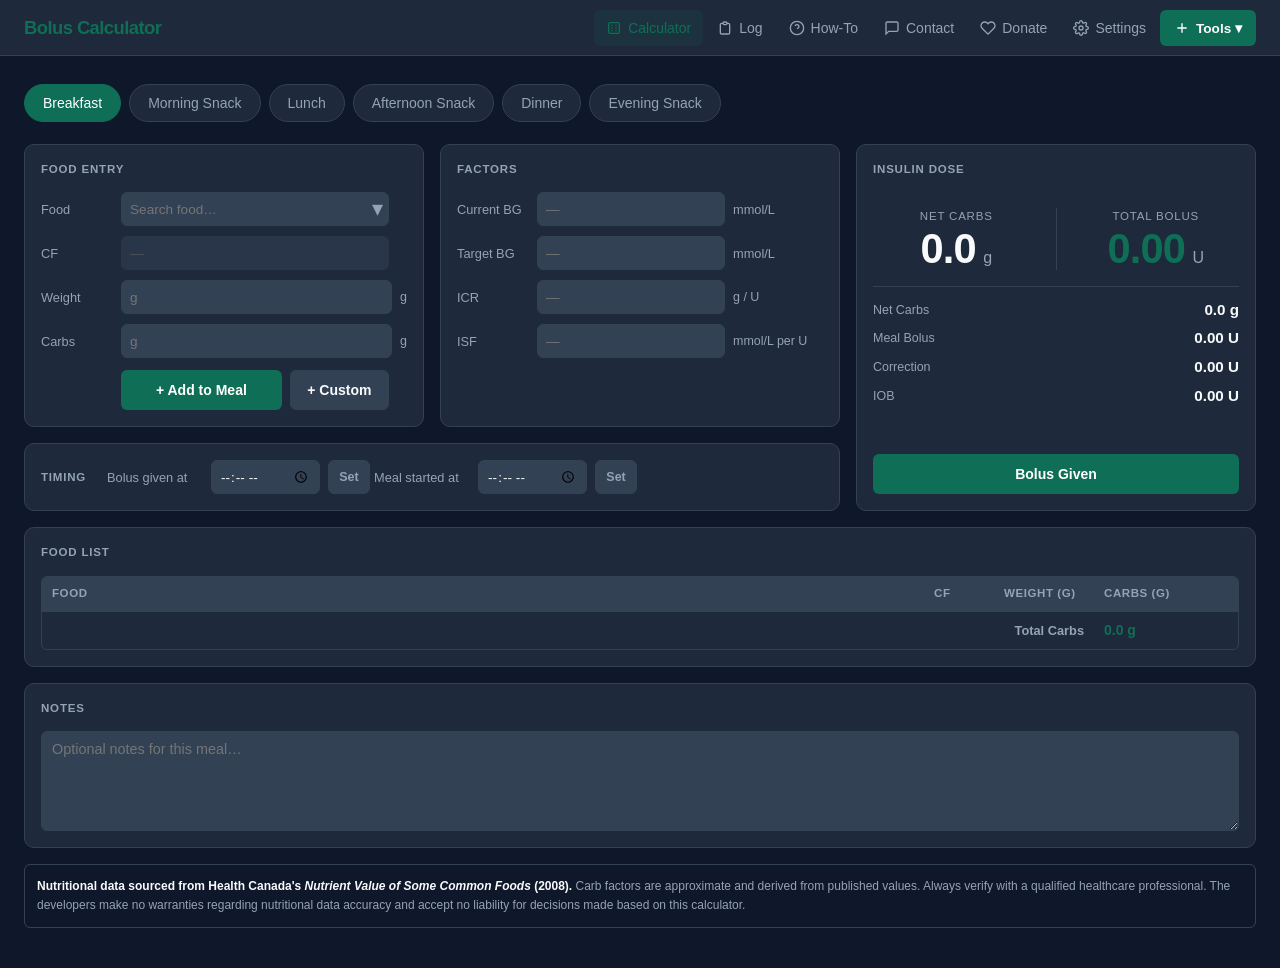
==== commit 4787f699: "Update index.html" ====
--- a/index.html
+++ b/index.html
@@ -18,7 +18,7 @@
 
   <!-- ── Header ──────────────────────────────────────────────────────────── -->
   <header class="app-header">
-    <span class="app-logo">Bolus Calc</span>
+    <span class="app-logo">Bolus Calculator</span>
 
     <nav class="desktop-nav" aria-label="Main navigation">
       <button class="nav-btn active" data-nav="calculator">
